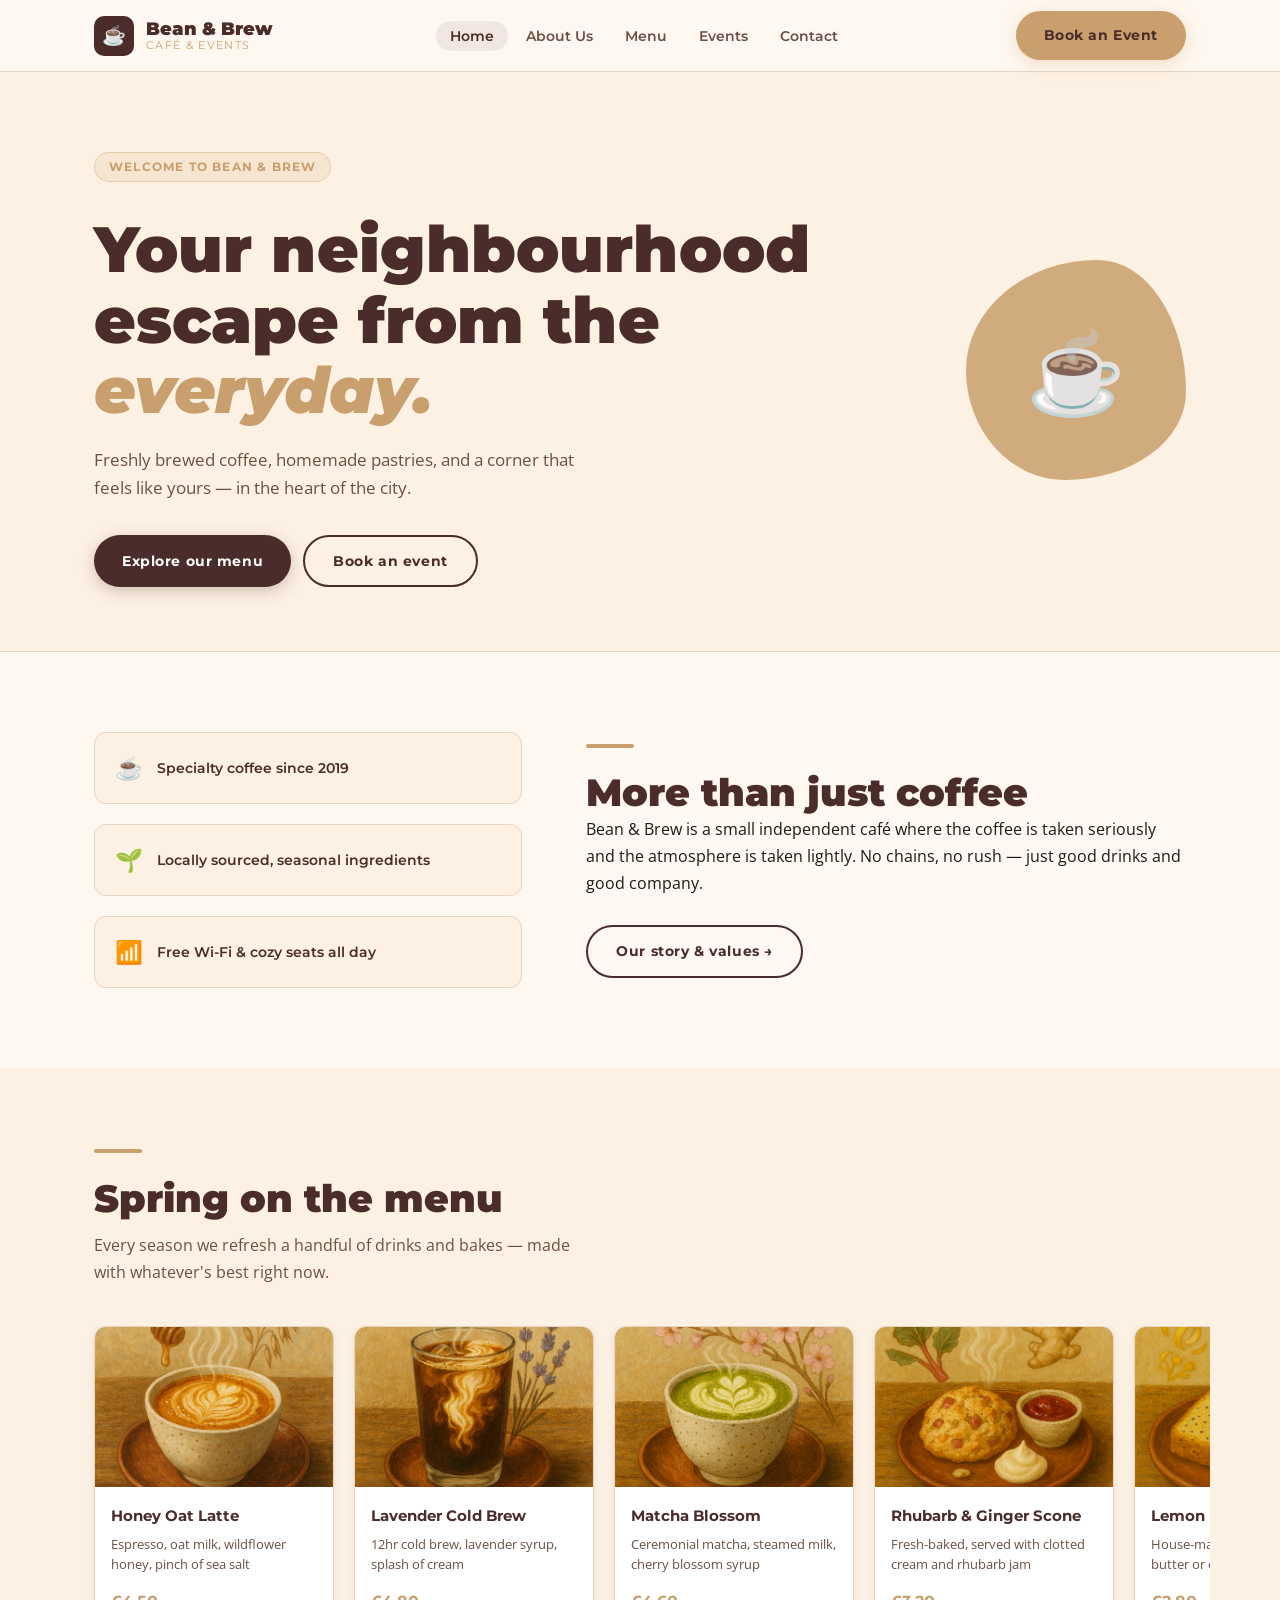
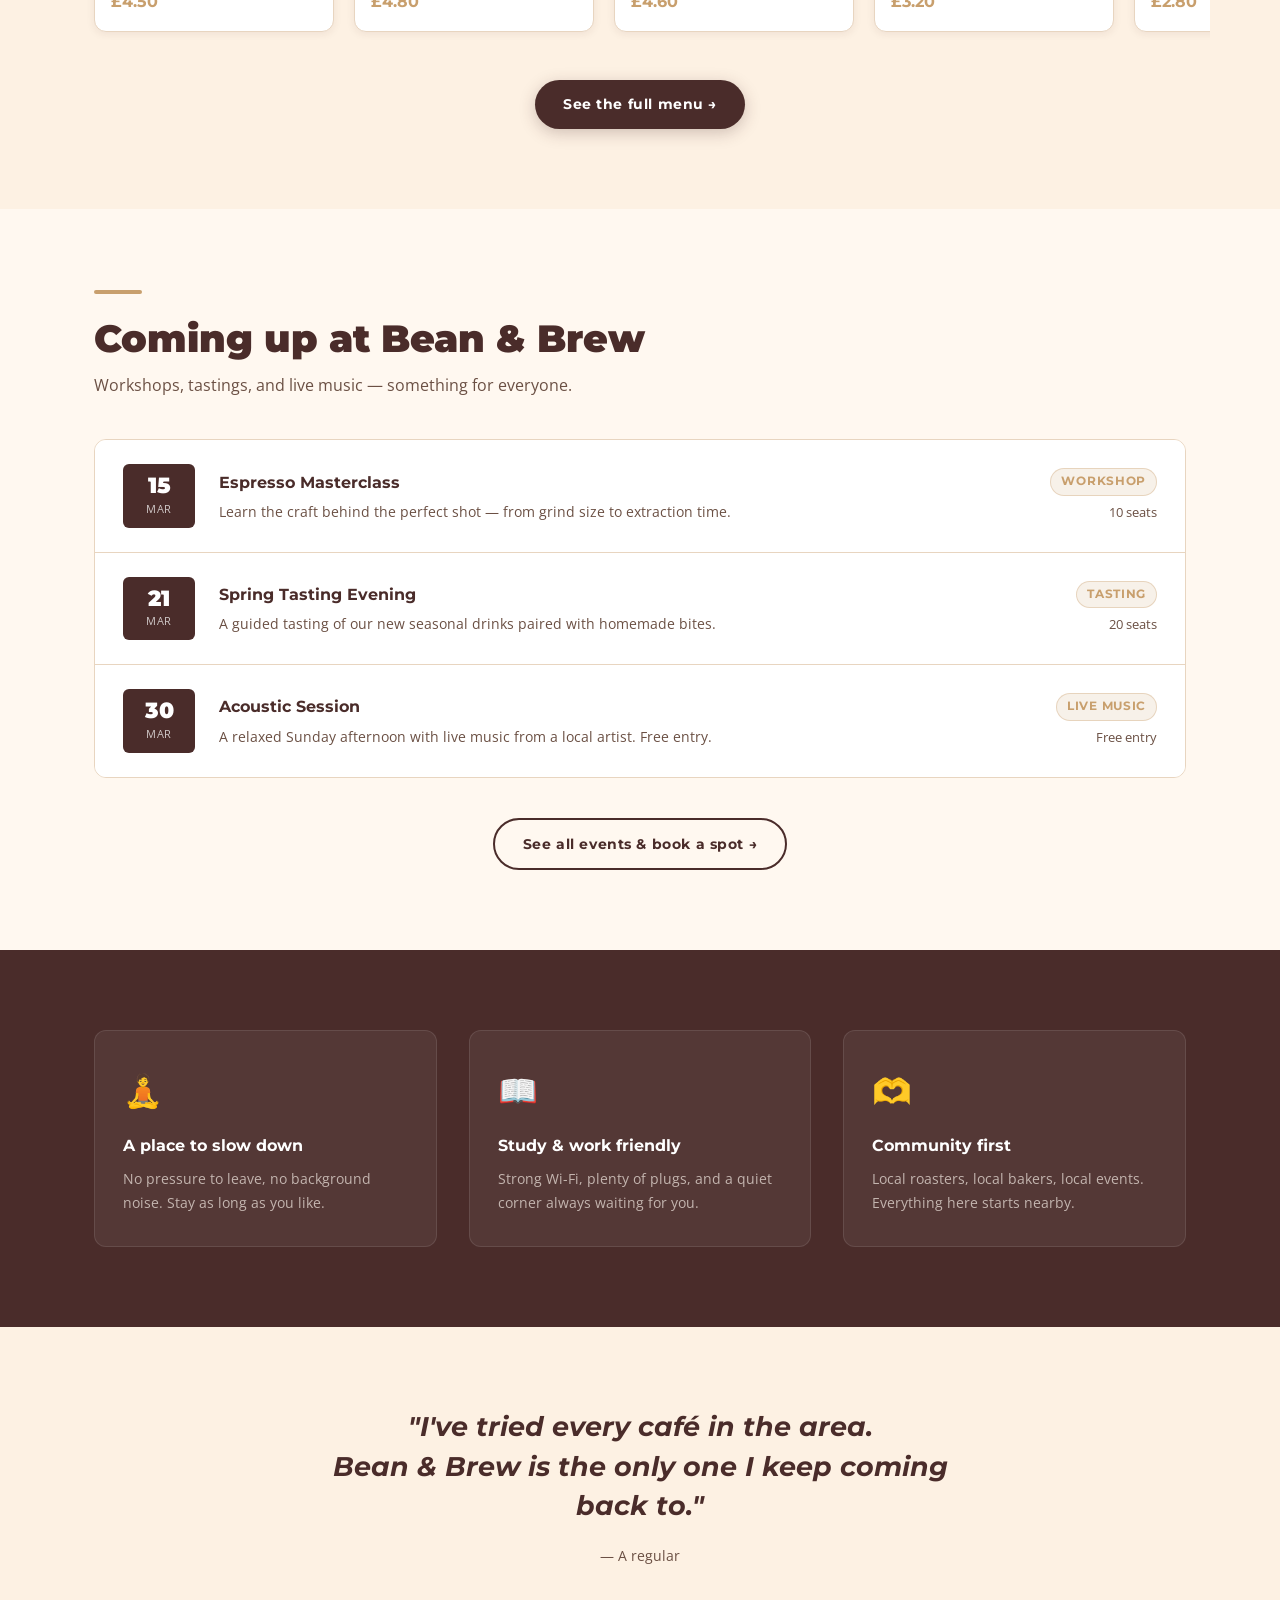
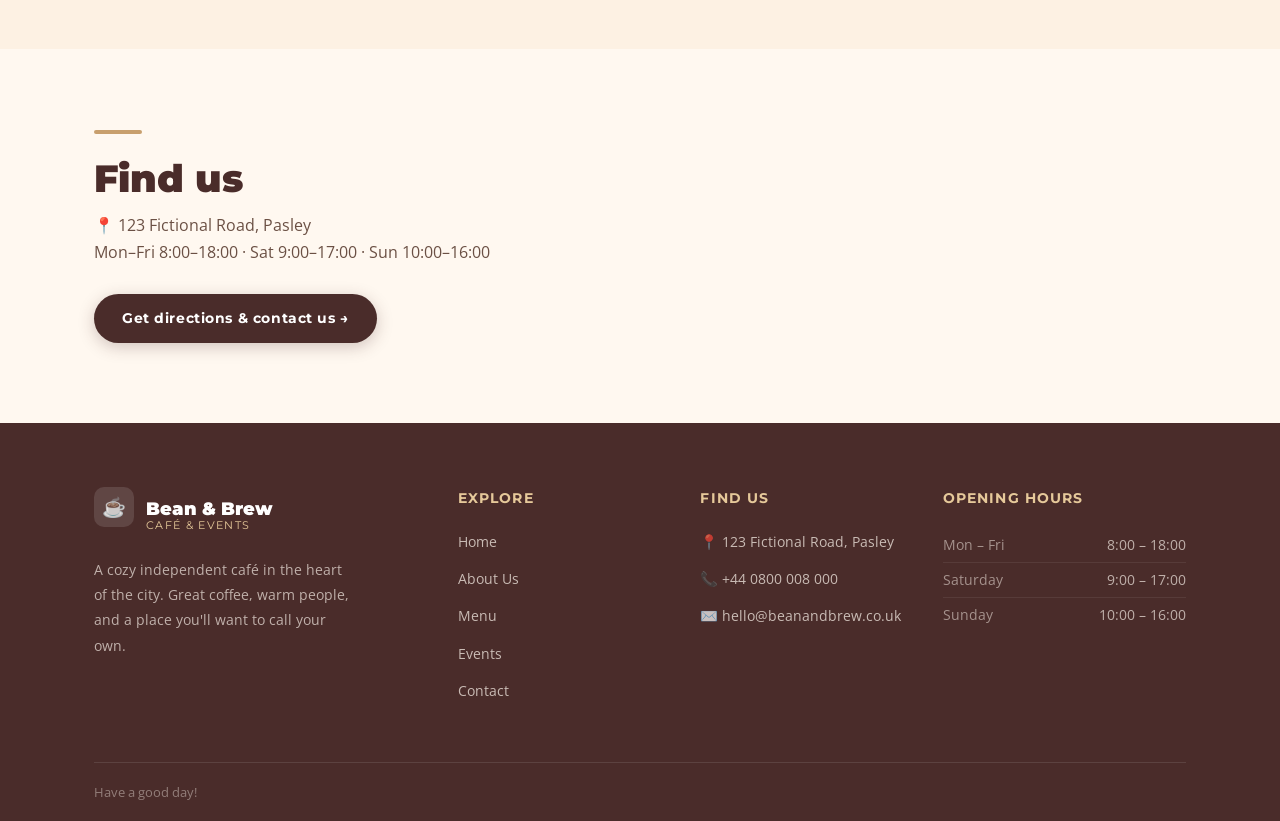
==== index.html @ fc4722fe "Add files via upload" ====
<!DOCTYPE html>
<html lang="en">
<head>
  <meta charset="UTF-8" />
  <meta name="viewport" content="width=device-width, initial-scale=1.0" />
  <title>Bean & Brew Café</title>

  <!-- Google Fonts -->
  <link rel="preconnect" href="https://fonts.googleapis.com" />
  <link rel="preconnect" href="https://fonts.gstatic.com" crossorigin />
  <link href="https://fonts.googleapis.com/css2?family=Montserrat:wght@400;600;700;900&family=Open+Sans:ital,wght@0,400;0,500;0,600;1,400&display=swap" rel="stylesheet" />

  <!-- Shared styles -->
  <link rel="stylesheet" href="styles.css" />


</head>
<body>

  <!--      HEADER      -->
  <header class="site-header">
    <nav class="nav container" aria-label="Main navigation">

      <a href="index.html" class="nav-logo" aria-label="Bean & Brew — home">
        <div class="nav-logo-icon" aria-hidden="true">☕</div>
        <div class="nav-logo-text">
          Bean & Brew
          <span>Café & Events</span>
        </div>
      </a>

      <ul class="nav-links" role="list">
        <li><a href="index.html">Home</a></li>
        <li><a href="about.html">About Us</a></li>
        <li><a href="menu.html">Menu</a></li>
        <li><a href="events.html">Events</a></li>
        <li><a href="contact.html">Contact</a></li>
      </ul>

      <div class="nav-cta">
        <a href="events.html#booking" class="btn btn-accent">Book an Event</a>
      </div>

      <button class="nav-toggle" aria-label="Toggle menu" aria-expanded="false" aria-controls="nav-mobile">
        <span></span><span></span><span></span>
      </button>
    </nav>

    <nav id="nav-mobile" class="nav-mobile" aria-label="Mobile navigation">
      <a href="index.html">Home</a>
      <a href="about.html">About Us</a>
      <a href="menu.html">Menu</a>
      <a href="events.html">Events</a>
      <a href="contact.html">Contact</a>
      <a href="events.html#booking" class="btn btn-accent">Book an Event</a>
    </nav>
  </header>


  <!--      MAIN     -->
  <main>

    <!--  HERO  -->
    <section class="hero">
      <div class="container hero-inner">
        <div class="hero-text">
          <div class="page-hero-tag">Welcome to Bean & Brew</div>
          <h1>Your neighbourhood<br>escape from the<br><em>everyday.</em></h1>
          <p>Freshly brewed coffee, homemade pastries, and a corner that feels like yours — in the heart of the city.</p>
          <div class="hero-actions">
            <a href="menu.html" class="btn btn-primary">Explore our menu</a>
            <a href="events.html#booking" class="btn btn-outline">Book an event</a>
          </div>
        </div>
        <div class="hero-visual" aria-hidden="true">
          <div class="hero-blob">☕</div>
        </div>
      </div>
    </section>


    <!--  ABOUT TEASER -->
    <section class="section-about">
      <div class="container about-inner">
        <div class="about-facts">
          <div class="fact-item"><span class="fact-icon">☕</span><span>Specialty coffee since 2019</span></div>
          <div class="fact-item"><span class="fact-icon">🌱</span><span>Locally sourced, seasonal ingredients</span></div>
          <div class="fact-item"><span class="fact-icon">📶</span><span>Free Wi-Fi & cozy seats all day</span></div>
        </div>
        <div class="about-text">
          <div class="accent-line"></div>
          <h2 class="section-title">More than just coffee</h2>
          <p>Bean & Brew is a small independent café where the coffee is taken seriously and the atmosphere is taken lightly. No chains, no rush — just good drinks and good company.</p>
          <a href="about.html" class="btn btn-outline" style="margin-top: 28px;">Our story & values →</a>
        </div>
      </div>
    </section>


    <!--  SEASONAL MENU  -->
    <section class="section-seasonal">
      <div class="container">
        <div class="section-header">
          <div class="accent-line"></div>
          <h2 class="section-title">Spring on the menu</h2>
          <p class="section-subtitle">Every season we refresh a handful of drinks and bakes — made with whatever's best right now.</p>
        </div>

        <div class="menu-scroll-wrapper">
          <div class="menu-cards">

            <article class="menu-card">
              <div class="menu-card-img">
                <img src="images/honeyOatLatte.png" alt="Honey Oat Latte" />
              </div>
              <div class="menu-card-body">
                <h3>Honey Oat Latte</h3>
                <p>Espresso, oat milk, wildflower honey, pinch of sea salt</p>
                <span class="menu-card-price">£4.50</span>
              </div>
            </article>

            <article class="menu-card">
              <div class="menu-card-img">
                <img src="images/lavenderColdBrew.png" alt="Lavender Cold Brew" />
              </div>
              <div class="menu-card-body">
                <h3>Lavender Cold Brew</h3>
                <p>12hr cold brew, lavender syrup, splash of cream</p>
                <span class="menu-card-price">£4.80</span>
              </div>
            </article>

            <article class="menu-card">
              <div class="menu-card-img">
                <img src="images/matchaBlossom.png" alt="Matcha Blossom" />
              </div>
              <div class="menu-card-body">
                <h3>Matcha Blossom</h3>
                <p>Ceremonial matcha, steamed milk, cherry blossom syrup</p>
                <span class="menu-card-price">£4.60</span>
              </div>
            </article>

            <article class="menu-card">
              <div class="menu-card-img">
                <img src="images/rhubarbGingerScone.png" alt="Rhubarb & Ginger Scone" />
              </div>
              <div class="menu-card-body">
                <h3>Rhubarb & Ginger Scone</h3>
                <p>Fresh-baked, served with clotted cream and rhubarb jam</p>
                <span class="menu-card-price">£3.20</span>
              </div>
            </article>

            <article class="menu-card">
              <div class="menu-card-img">
                <img src="images/lemonPoppyLoaf.png" alt="Lemon Poppy Loaf" />
              </div>
              <div class="menu-card-body">
                <h3>Lemon Poppy Loaf</h3>
                <p>House-made slice, served with butter or on its own</p>
                <span class="menu-card-price">£2.80</span>
              </div>
            </article>

          </div>
        </div>

        <div class="section-footer-link">
          <a href="menu.html" class="btn btn-primary">See the full menu →</a>
        </div>
      </div>
    </section>


    <!-- EVENTS TEASER  -->
    <section class="section-events">
      <div class="container">
        <div class="section-header">
          <div class="accent-line"></div>
          <h2 class="section-title">Coming up at Bean & Brew</h2>
          <p class="section-subtitle">Workshops, tastings, and live music — something for everyone.</p>
        </div>

        <div class="events-list">

          <div class="event-row">
            <div class="event-date">
              <span class="event-day">15</span>
              <span class="event-month">Mar</span>
            </div>
            <div class="event-info">
              <h3>Espresso Masterclass</h3>
              <p>Learn the craft behind the perfect shot — from grind size to extraction time.</p>
            </div>
            <div class="event-meta">
              <span class="event-tag">Workshop</span>
              <span class="event-seats">10 seats</span>
            </div>
          </div>

          <div class="event-row">
            <div class="event-date">
              <span class="event-day">21</span>
              <span class="event-month">Mar</span>
            </div>
            <div class="event-info">
              <h3>Spring Tasting Evening</h3>
              <p>A guided tasting of our new seasonal drinks paired with homemade bites.</p>
            </div>
            <div class="event-meta">
              <span class="event-tag">Tasting</span>
              <span class="event-seats">20 seats</span>
            </div>
          </div>

          <div class="event-row">
            <div class="event-date">
              <span class="event-day">30</span>
              <span class="event-month">Mar</span>
            </div>
            <div class="event-info">
              <h3>Acoustic Session</h3>
              <p>A relaxed Sunday afternoon with live music from a local artist. Free entry.</p>
            </div>
            <div class="event-meta">
              <span class="event-tag">Live music</span>
              <span class="event-seats">Free entry</span>
            </div>
          </div>

        </div>

        <div class="section-footer-link">
          <a href="events.html" class="btn btn-outline">See all events & book a spot →</a>
        </div>
      </div>
    </section>


    <!--  WHY US  -->
    <section class="section-why">
      <div class="container">
        <div class="why-grid">
          <div class="why-card">
            <span class="why-icon">🧘</span>
            <h3>A place to slow down</h3>
            <p>No pressure to leave, no background noise. Stay as long as you like.</p>
          </div>
          <div class="why-card">
            <span class="why-icon">📖</span>
            <h3>Study & work friendly</h3>
            <p>Strong Wi-Fi, plenty of plugs, and a quiet corner always waiting for you.</p>
          </div>
          <div class="why-card">
            <span class="why-icon">🫶</span>
            <h3>Community first</h3>
            <p>Local roasters, local bakers, local events. Everything here starts nearby.</p>
          </div>
        </div>
      </div>
    </section>


    <!-- QUOTE -->
    <section class="section-quote">
      <div class="container">
        <blockquote>
          <p>"I've tried every café in the area.<br>Bean & Brew is the only one I keep coming back to."</p>
          <cite>— A regular</cite>
        </blockquote>
      </div>
    </section>


    <!--FIND US  -->
    <section class="section-findus">
      <div class="container findus-inner">
        <div>
          <div class="accent-line"></div>
          <h2 class="section-title">Find us</h2>
          <p style="color: var(--text-muted); margin-top: 10px;">📍 123 Fictional Road, Pasley<br>Mon–Fri 8:00–18:00 · Sat 9:00–17:00 · Sun 10:00–16:00</p>
          <a href="contact.html" class="btn btn-primary" style="margin-top: 28px;">Get directions & contact us →</a>
        </div>
      </div>
    </section>

  </main>
    




  <!--      FOOTER     -->
  <footer class="site-footer" aria-label="Site footer">
    <div class="container">
      <div class="footer-grid">

        <!-- Brand -->
        <div class="footer-brand">
          <a href="index.html" class="nav-logo" aria-label="Bean & Brew home">
            <div class="nav-logo-icon" aria-hidden="true">☕</div>
            <div class="nav-logo-text">
              Bean & Brew
              <span>Café & Events</span>
            </div>
          </a>
          <p>A cozy independent café in the heart of the city. Great coffee, warm people, and a place you'll want to call your own.</p>
          
        </div>

        <!-- Navigation -->
        <div class="footer-col">
          <h4>Explore</h4>
          <ul>
            <li><a href="index.html">Home</a></li>
            <li><a href="about.html">About Us</a></li>
            <li><a href="menu.html">Menu</a></li>
            <li><a href="events.html">Events</a></li>
            <li><a href="contact.html">Contact</a></li>
          </ul>
        </div>

        <!-- Contact -->
        <div class="footer-col">
          <h4>Find Us</h4>
          <ul>
            <li><a href="contact.html">📍 123 Fictional Road, Pasley</a></li>
            <li><a href="tel:+440800008000">📞 +44 0800 008 000</a></li>
            <li><a href="mailto:hello@beanandbrew.co.uk">✉️ hello@beanandbrew.co.uk</a></li>
          </ul>
        </div>

        <!-- Hours -->
        <div class="footer-col">
          <h4>Opening Hours</h4>
          <div class="footer-hours" aria-label="Opening hours">
            <div class="day-row"><span class="day">Mon – Fri</span><span>8:00 – 18:00</span></div>
            <div class="day-row"><span class="day">Saturday</span><span>9:00 – 17:00</span></div>
            <div class="day-row"><span class="day">Sunday</span><span>10:00 – 16:00</span></div>
          </div>
        </div>

      </div>

      <div class="footer-bottom">
        <span>Have a good day!</span>
      </div>
    </div>
  </footer>

  <!-- Back to top -->
  <button id="back-to-top" aria-label="Back to top">↑</button>

  <!-- JS -->
  <script src="main.js"></script>


</body>
</html>
---- styles.css ----
/* CSS Variables */
:root {
  --primary:      #4A2C2A;
  --accent:       #C89F6D;
  --accent-light: #e6c99a;
  --bg:           #FFF8F0;
  --bg-warm:      #FDF1E3;
  --text:         #1A1A1A;
  --text-muted:   #6B5044;
  --border:       #E8D5C0;
  --white:        #FFFFFF;

  --font-heading: 'Montserrat', sans-serif;
  --font-body:    'Open Sans', sans-serif;

  --radius:    12px;
  --radius-sm: 6px;
  --shadow:    0 4px 24px rgba(74,44,42,0.10);
  --shadow-sm: 0 2px 8px rgba(74,44,42,0.08);

  --nav-height: 72px;
  --max-w:      1140px;
}

/* Reset */
*, *::before, *::after { box-sizing: border-box; margin: 0; padding: 0; }
html { scroll-behavior: smooth; }
body {
  font-family: var(--font-body);
  background: var(--bg);
  color: var(--text);
  line-height: 1.7;
  min-height: 100vh;
  display: flex;
  flex-direction: column;
}
img { max-width: 100%; height: auto; display: block; }
a { color: inherit; text-decoration: none; }

/* Utility */
.container { max-width: var(--max-w); margin: 0 auto; padding: 0 24px; }
main { flex: 1; }

/* Buttons */
.btn {
  display: inline-flex;
  align-items: center;
  gap: 8px;
  padding: 12px 28px;
  border-radius: 50px;
  font-family: var(--font-heading);
  font-weight: 700;
  font-size: 0.9rem;
  letter-spacing: 0.04em;
  cursor: pointer;
  border: none;
  transition: transform 0.18s ease, box-shadow 0.18s ease, background 0.18s ease;
}
.btn:hover { transform: translateY(-2px); }

.btn-primary {
  background: var(--primary);
  color: var(--white);
  box-shadow: 0 4px 16px rgba(74,44,42,0.25);
}
.btn-primary:hover {
  background: #3a201e;
  box-shadow: 0 6px 20px rgba(74,44,42,0.35);
}

.btn-accent {
  background: var(--accent);
  color: var(--primary);
  box-shadow: 0 4px 16px rgba(200,159,109,0.30);
}
.btn-accent:hover {
  background: var(--accent-light);
  box-shadow: 0 6px 20px rgba(200,159,109,0.45);
}

.btn-outline {
  background: transparent;
  color: var(--primary);
  border: 2px solid var(--primary);
}
.btn-outline:hover { background: var(--primary); color: var(--white); }

/* Section helpers */
.section-title {
  font-family: var(--font-heading);
  font-weight: 900;
  font-size: clamp(1.6rem, 3.5vw, 2.4rem);
  color: var(--primary);
  line-height: 1.2;
}
.section-subtitle {
  color: var(--text-muted);
  margin-top: 10px;
  max-width: 500px;
}
.accent-line {
  display: inline-block;
  width: 48px;
  height: 4px;
  background: var(--accent);
  border-radius: 4px;
  margin-bottom: 14px;
}
.section-header  { margin-bottom: 40px; }
.section-footer-link { margin-top: 40px; text-align: center; }

/* Page hero  */
.page-hero {
  background: var(--bg-warm);
  border-bottom: 1px solid var(--border);
  padding: 64px 0 56px;
  text-align: center;
}
.page-hero-tag {
  display: inline-block;
  background: rgba(200,159,109,0.15);
  color: var(--accent);
  border: 1px solid rgba(200,159,109,0.35);
  padding: 4px 14px;
  border-radius: 50px;
  font-family: var(--font-heading);
  font-weight: 700;
  font-size: 0.75rem;
  letter-spacing: 0.1em;
  text-transform: uppercase;
  margin-bottom: 16px;
}
.page-hero h1 {
  font-family: var(--font-heading);
  font-size: clamp(2rem, 5vw, 3.2rem);
  font-weight: 900;
  color: var(--primary);
  line-height: 1.15;
  margin-bottom: 12px;
}
.page-hero p {
  max-width: 520px;
  margin: 0 auto;
  color: var(--text-muted);
  font-size: 1.05rem;
}

/* Header / Nav */
.site-header {
  position: sticky;
  top: 0;
  z-index: 100;
  background: rgba(255,248,240,0.92);
  backdrop-filter: blur(12px);
  -webkit-backdrop-filter: blur(12px);
  border-bottom: 1px solid var(--border);
  height: var(--nav-height);
}
.nav {
  height: 100%;
  display: flex;
  align-items: center;
  justify-content: space-between;
  gap: 32px;
}

/* Logo */
.nav-logo {
  display: flex;
  align-items: center;
  gap: 12px;
  text-decoration: none;
  flex-shrink: 0;
}
.nav-logo-icon {
  width: 40px;
  height: 40px;
  background: var(--primary);
  border-radius: 10px;
  display: flex;
  align-items: center;
  justify-content: center;
  font-size: 1.2rem;
}
.nav-logo-text {
  font-family: var(--font-heading);
  font-weight: 900;
  font-size: 1.15rem;
  color: var(--primary);
  line-height: 1.1;
}
.nav-logo-text span {
  display: block;
  font-weight: 400;
  font-size: 0.7rem;
  color: var(--accent);
  letter-spacing: 0.12em;
  text-transform: uppercase;
}

/* Nav links */
.nav-links {
  display: flex;
  align-items: center;
  gap: 4px;
  list-style: none;
}
.nav-links a {
  padding: 6px 14px;
  border-radius: 50px;
  font-family: var(--font-heading);
  font-weight: 600;
  font-size: 0.88rem;
  color: var(--text-muted);
  transition: background 0.18s, color 0.18s;
}
.nav-links a:hover,
.nav-links a.active {
  background: rgba(74,44,42,0.08);
  color: var(--primary);
}
.nav-cta { flex-shrink: 0; }

/* Hamburger */
.nav-toggle {
  display: none;
  flex-direction: column;
  gap: 5px;
  background: none;
  border: none;
  cursor: pointer;
  padding: 6px;
}
.nav-toggle span {
  display: block;
  width: 24px;
  height: 2px;
  background: var(--primary);
  border-radius: 2px;
  transition: transform 0.25s, opacity 0.25s;
}
.nav-toggle.open span:nth-child(1) { transform: translateY(7px) rotate(45deg); }
.nav-toggle.open span:nth-child(2) { opacity: 0; }
.nav-toggle.open span:nth-child(3) { transform: translateY(-7px) rotate(-45deg); }

/* Mobile menu */
.nav-mobile {
  display: none;
  position: fixed;
  inset: var(--nav-height) 0 0 0;
  background: var(--bg);
  padding: 32px 24px;
  flex-direction: column;
  gap: 8px;
  z-index: 99;
  animation: slideDown 0.25s ease;
}
.nav-mobile.open { display: flex; }
.nav-mobile a {
  padding: 14px 18px;
  border-radius: var(--radius-sm);
  font-family: var(--font-heading);
  font-weight: 600;
  font-size: 1.1rem;
  color: var(--primary);
  border-bottom: 1px solid var(--border);
  transition: background 0.15s;
}
.nav-mobile a:hover { background: var(--bg-warm); }
.nav-mobile .btn { margin-top: 16px; width: 100%; justify-content: center; }

@keyframes slideDown {
  from { opacity: 0; transform: translateY(-12px); }
  to   { opacity: 1; transform: translateY(0); }
}

@keyframes blobFloat {
  0%, 100% { transform: translateY(0) rotate(-2deg); border-radius: 60% 40% 55% 45% / 50% 60% 40% 50%; }
  50%       { transform: translateY(-14px) rotate(2deg); border-radius: 45% 55% 40% 60% / 60% 40% 55% 45%; }
}

/* Footer */
.site-footer {
  background: var(--primary);
  color: rgba(255,248,240,0.85);
  padding: 64px 0 0;
}
.footer-grid {
  display: grid;
  grid-template-columns: 1.6fr 1fr 1fr 1.2fr;
  gap: 40px;
  padding-bottom: 48px;
}
.footer-brand .nav-logo-icon {
  background: rgba(255,255,255,0.12);
  margin-bottom: 16px;
}
.footer-brand .nav-logo-text { color: var(--white); }
.footer-brand .nav-logo-text span { color: var(--accent-light); }
.footer-brand p {
  margin-top: 14px;
  font-size: 0.9rem;
  line-height: 1.75;
  color: rgba(255,248,240,0.65);
  max-width: 260px;
}

.footer-col h4 {
  font-family: var(--font-heading);
  font-weight: 700;
  font-size: 0.85rem;
  letter-spacing: 0.08em;
  text-transform: uppercase;
  color: var(--accent-light);
  margin-bottom: 18px;
}
.footer-col ul { list-style: none; }
.footer-col ul li { margin-bottom: 10px; }
.footer-col ul li a {
  font-size: 0.9rem;
  color: rgba(255,248,240,0.7);
  transition: color 0.18s;
}
.footer-col ul li a:hover { color: var(--white); }

.footer-hours { font-size: 0.88rem; color: rgba(255,248,240,0.65); }
.footer-hours .day-row {
  display: flex;
  justify-content: space-between;
  padding: 5px 0;
  border-bottom: 1px solid rgba(255,255,255,0.07);
}
.footer-hours .day-row:last-child { border-bottom: none; }
.footer-hours .day { color: rgba(255,248,240,0.5); }

.footer-bottom {
  border-top: 1px solid rgba(255,255,255,0.1);
  padding: 18px 0;
  display: flex;
  align-items: center;
  justify-content: space-between;
  gap: 12px;
  font-size: 0.82rem;
  color: rgba(255,248,240,0.4);
}
.footer-bottom a { color: rgba(255,248,240,0.55); transition: color 0.18s; }
.footer-bottom a:hover { color: var(--white); }

/* Back to top */
#back-to-top {
  position: fixed;
  bottom: 28px;
  right: 28px;
  width: 44px;
  height: 44px;
  background: var(--primary);
  color: var(--white);
  border: none;
  border-radius: 50%;
  display: flex;
  align-items: center;
  justify-content: center;
  font-size: 1.1rem;
  cursor: pointer;
  box-shadow: var(--shadow);
  opacity: 0;
  pointer-events: none;
  transition: opacity 0.3s, transform 0.3s;
  z-index: 90;
}
#back-to-top.visible { opacity: 1; pointer-events: auto; }
#back-to-top:hover { transform: translateY(-3px); background: #3a201e; }

/* Responsive – global */
@media (max-width: 900px) {
  .footer-grid { grid-template-columns: 1fr 1fr; }
}
@media (max-width: 640px) {
  .nav-links, .nav-cta { display: none; }
  .nav-toggle { display: flex; }
  .footer-grid { grid-template-columns: 1fr; gap: 32px; }
  .footer-brand p { max-width: 100%; }
  .footer-bottom { flex-direction: column; text-align: center; }
}

/*  index.html  */

.section-about,
.section-seasonal,
.section-events,
.section-why,
.section-quote,
.section-findus { padding: 80px 0; }

/* Hero */
.hero {
  background: var(--bg-warm);
  border-bottom: 1px solid var(--border);
  padding: 80px 0 64px;
  overflow: hidden;
}
.hero-inner {
  display: grid;
  grid-template-columns: 1fr auto;
  align-items: center;
  gap: 48px;
}
.hero-text h1 {
  font-family: var(--font-heading);
  font-weight: 900;
  font-size: clamp(2.4rem, 5.5vw, 4rem);
  color: var(--primary);
  line-height: 1.1;
  margin: 16px 0 20px;
}
.hero-text h1 em { font-style: italic; color: var(--accent); }
.hero-text p {
  max-width: 480px;
  color: var(--text-muted);
  font-size: 1.05rem;
  margin-bottom: 32px;
}
.hero-actions { display: flex; gap: 12px; flex-wrap: wrap; }
.hero-visual { flex-shrink: 0; }
.hero-blob {
  width: 220px;
  height: 220px;
  background: var(--accent);
  border-radius: 60% 40% 55% 45% / 50% 60% 40% 50%;
  display: flex;
  align-items: center;
  justify-content: center;
  font-size: 5rem;
  animation: blobFloat 6s ease-in-out infinite;
  opacity: 0.85;
}

/* About teaser */
.about-inner {
  display: grid;
  grid-template-columns: 1fr 1.4fr;
  gap: 64px;
  align-items: center;
}
.about-facts { display: flex; flex-direction: column; gap: 20px; }
.fact-item {
  display: flex;
  align-items: center;
  gap: 14px;
  padding: 16px 20px;
  background: var(--bg-warm);
  border: 1px solid var(--border);
  border-radius: var(--radius);
  font-family: var(--font-heading);
  font-weight: 600;
  font-size: 0.9rem;
  color: var(--primary);
}
.fact-icon { font-size: 1.4rem; flex-shrink: 0; }

/* Seasonal menu */
.section-seasonal { background: var(--bg-warm); }
.menu-scroll-wrapper {
  overflow-x: auto;
  -webkit-overflow-scrolling: touch;
  scrollbar-width: none;
  margin: 0 -24px;
  padding: 0 24px;
}
.menu-scroll-wrapper::-webkit-scrollbar { display: none; }
.menu-cards { display: flex; gap: 20px; width: max-content; padding-bottom: 8px; }

.menu-card {
  width: 240px;
  flex-shrink: 0;
  background: var(--white);
  border: 1px solid var(--border);
  border-radius: var(--radius);
  overflow: hidden;
  box-shadow: var(--shadow-sm);
  transition: transform 0.2s, box-shadow 0.2s;
}
.menu-card:hover { transform: translateY(-4px); box-shadow: var(--shadow); }
.menu-card-img { width: 100%; height: 160px; overflow: hidden; background: var(--bg-warm); }
.menu-card-img img { width: 100%; height: 100%; object-fit: cover; transition: transform 0.3s; }
.menu-card:hover .menu-card-img img { transform: scale(1.05); }
.menu-card-img img[src=""],
.menu-card-img img:not([src]) { display: none; }
.menu-card-body {
  padding: 16px;
  display: flex;
  flex-direction: column;
  gap: 6px;
  flex: 1;
}
.menu-card-body h3 { font-family: var(--font-heading); font-weight: 700; font-size: 0.95rem; color: var(--primary); }
.menu-card-body p { font-size: 0.82rem; color: var(--text-muted); line-height: 1.5; flex: 1; }
.menu-card-price {
  display: inline-block;
  margin-top: 8px;
  font-family: var(--font-heading);
  font-weight: 700;
  font-size: 1rem;
  color: var(--accent);
}

/* Events */
.events-list {
  display: flex;
  flex-direction: column;
  gap: 0;
  border: 1px solid var(--border);
  border-radius: var(--radius);
  overflow: hidden;
}
.event-row {
  display: grid;
  grid-template-columns: 72px 1fr auto;
  align-items: center;
  gap: 24px;
  padding: 24px 28px;
  background: var(--white);
  border-bottom: 1px solid var(--border);
  transition: background 0.18s;
}
.event-row:last-child { border-bottom: none; }
.event-row:hover { background: var(--bg-warm); }
.event-date {
  text-align: center;
  background: var(--primary);
  color: var(--white);
  border-radius: var(--radius-sm);
  padding: 10px 8px;
  flex-shrink: 0;
}
.event-day { display: block; font-family: var(--font-heading); font-weight: 900; font-size: 1.4rem; line-height: 1; }
.event-month {
  display: block;
  font-size: 0.7rem;
  letter-spacing: 0.08em;
  text-transform: uppercase;
  opacity: 0.75;
  margin-top: 2px;
}
.event-info h3 { font-family: var(--font-heading); font-weight: 700; font-size: 1rem; color: var(--primary); margin-bottom: 4px; }
.event-info p { font-size: 0.88rem; color: var(--text-muted); }
.event-meta { display: flex; flex-direction: column; align-items: flex-end; gap: 6px; flex-shrink: 0; }
.event-tag {
  background: rgba(200,159,109,0.15);
  color: var(--accent);
  border: 1px solid rgba(200,159,109,0.35);
  padding: 3px 10px;
  border-radius: 50px;
  font-family: var(--font-heading);
  font-weight: 700;
  font-size: 0.72rem;
  text-transform: uppercase;
  letter-spacing: 0.06em;
}
.event-seats { font-size: 0.8rem; color: var(--text-muted); }

/* Why us */
.section-why { background: var(--primary); }
.why-grid { display: grid; grid-template-columns: repeat(3, 1fr); gap: 32px; }
.why-card {
  padding: 32px 28px;
  background: rgba(255,255,255,0.06);
  border: 1px solid rgba(255,255,255,0.1);
  border-radius: var(--radius);
  transition: background 0.2s;
}
.why-card:hover { background: rgba(255,255,255,0.1); }
.why-icon { font-size: 2rem; display: block; margin-bottom: 14px; }
.why-card h3 { font-family: var(--font-heading); font-weight: 700; font-size: 1rem; color: var(--white); margin-bottom: 8px; }
.why-card p { font-size: 0.9rem; color: rgba(255,248,240,0.65); line-height: 1.65; }

/* Quote */
.section-quote { background: var(--bg-warm); text-align: center; }
.section-quote blockquote p {
  font-family: var(--font-heading);
  font-size: clamp(1.2rem, 2.5vw, 1.7rem);
  font-weight: 700;
  color: var(--primary);
  line-height: 1.45;
  font-style: italic;
  max-width: 640px;
  margin: 0 auto 16px;
}
.section-quote cite { font-size: 0.9rem; color: var(--text-muted); font-style: normal; }

/* Responsive - index */
@media (max-width: 900px) {
  .hero-inner        { grid-template-columns: 1fr; }
  .hero-visual       { display: none; }
  .about-inner       { grid-template-columns: 1fr; gap: 32px; }
  .why-grid          { grid-template-columns: 1fr; gap: 16px; }
  .section-findus    { display: none; }
}
@media (max-width: 640px) {
  .hero, .section-about, .section-seasonal,
  .section-events, .section-why,
  .section-quote, .section-findus { padding: 56px 0; }
  .event-row  { grid-template-columns: 56px 1fr; }
  .event-meta { display: none; }
}

/*  menu.html  */

.section-menu-items { padding: 80px 0; }
.section-menu-food  { background: var(--bg-warm); }

.menu-category { display: flex; flex-direction: column; gap: 32px; }
.menu-category-header { max-width: 480px; }
.menu-divider { height: 1px; background: var(--border); margin: 64px 0; }

.item-grid { display: grid; grid-template-columns: repeat(4, 1fr); gap: 16px; }
.item-card {
  background: var(--white);
  border: 1px solid var(--border);
  border-radius: var(--radius);
  padding: 20px;
  display: flex;
  flex-direction: column;
  gap: 8px;
  transition: box-shadow 0.2s, transform 0.2s;
}
.item-card:hover { box-shadow: var(--shadow); transform: translateY(-2px); }
.item-card-top { display: flex; justify-content: space-between; align-items: flex-start; gap: 8px; }
.item-card-top h3 { font-family: var(--font-heading); font-weight: 700; font-size: 0.95rem; color: var(--primary); line-height: 1.3; }
.item-price { font-family: var(--font-heading); font-weight: 700; font-size: 0.95rem; color: var(--accent); white-space: nowrap; flex-shrink: 0; }
.item-card p { font-size: 0.82rem; color: var(--text-muted); line-height: 1.55; }

@media (max-width: 1024px) { .item-grid { grid-template-columns: repeat(3, 1fr); } }
@media (max-width: 720px)  { .item-grid { grid-template-columns: repeat(2, 1fr); } }
@media (max-width: 480px)  { .item-grid { grid-template-columns: 1fr; } .menu-divider { margin: 40px 0; } }

/*  about.html  */

.section-story { padding: 80px 0; }
.story-inner { display: grid; grid-template-columns: 1.2fr 1fr; gap: 80px; align-items: start; }
.story-block { margin-bottom: 32px; }
.story-text p { color: var(--text-muted); margin-bottom: 20px; max-width: 560px; }
.story-lead {
  font-size: 1.08rem;
  color: var(--text) !important;
  font-weight: 500;
  line-height: 1.75;
  border-left: 3px solid var(--accent);
  padding-left: 20px;
  margin-bottom: 28px !important;
}

/* Timeline */
.story-timeline { display: flex; flex-direction: column; gap: 0; position: sticky; top: calc(var(--nav-height) + 32px); }
.timeline-item { display: grid; grid-template-columns: 56px 1fr; gap: 20px; padding: 24px 0; border-bottom: 1px solid var(--border); }
.timeline-item:last-child { border-bottom: none; }
.timeline-year { font-family: var(--font-heading); font-weight: 900; font-size: 0.85rem; color: var(--accent); padding-top: 3px; }
.timeline-content h4 { font-family: var(--font-heading); font-weight: 700; font-size: 0.95rem; color: var(--primary); margin-bottom: 4px; }
.timeline-content p { font-size: 0.85rem; color: var(--text-muted); line-height: 1.55; }

/* Values */
.section-values { padding: 80px 0; background: var(--bg-warm); }
.values-grid { display: grid; grid-template-columns: repeat(4, 1fr); gap: 20px; margin-top: 40px; }
.value-card {
  background: var(--white);
  border: 1px solid var(--border);
  border-radius: var(--radius);
  padding: 28px 24px;
  transition: box-shadow 0.2s, transform 0.2s;
}
.value-card:hover { box-shadow: var(--shadow); transform: translateY(-3px); }
.value-icon { font-size: 1.8rem; display: block; margin-bottom: 14px; }
.value-card h3 { font-family: var(--font-heading); font-weight: 700; font-size: 0.95rem; color: var(--primary); margin-bottom: 8px; }
.value-card p { font-size: 0.85rem; color: var(--text-muted); line-height: 1.65; }

/* Contact CTA */
.section-about-cta { padding: 80px 0; }
.about-cta-inner { display: grid; grid-template-columns: 1fr auto; gap: 48px; align-items: center; }
.about-cta-inner p { color: var(--text-muted); max-width: 520px; margin-top: 12px; }
.cta-blob {
  width: 160px;
  height: 160px;
  background: var(--bg-warm);
  border: 2px solid var(--border);
  border-radius: 50% 40% 55% 45% / 45% 55% 40% 50%;
  display: flex;
  align-items: center;
  justify-content: center;
  font-size: 3.5rem;
  animation: blobFloat 6s ease-in-out infinite;
}

@media (max-width: 1024px) { .values-grid { grid-template-columns: repeat(2, 1fr); } }
@media (max-width: 900px) {
  .story-inner     { grid-template-columns: 1fr; gap: 48px; }
  .story-timeline  { position: static; }
  .about-cta-inner { grid-template-columns: 1fr; }
  .cta-blob        { display: none; }
}
@media (max-width: 640px) {
  .section-story, .section-values, .section-about-cta { padding: 56px 0; }
  .values-grid { grid-template-columns: 1fr; }
}

/*  events.html  */

.section-events-full { padding: 80px 0; }
.events-group { margin-bottom: 56px; }
.events-group:last-child { margin-bottom: 0; }
.events-group-title {
  font-family: var(--font-heading);
  font-weight: 700;
  font-size: 0.85rem;
  letter-spacing: 0.1em;
  text-transform: uppercase;
  color: var(--text-muted);
  margin-bottom: 16px;
  padding-bottom: 12px;
  border-bottom: 1px solid var(--border);
}
.section-events-full .event-row { grid-template-columns: 72px 1fr auto auto; gap: 24px; }
.event-btn { flex-shrink: 0; padding: 10px 20px; font-size: 0.82rem; }

/* Booking form */
.section-booking { padding: 80px 0; background: var(--bg-warm); border-top: 1px solid var(--border); }
.booking-inner  { max-width: 720px; margin: 0 auto; }
.booking-header { margin-bottom: 40px; }
.booking-form   { display: flex; flex-direction: column; gap: 24px; }

.form-row   { display: grid; grid-template-columns: 1fr 1fr; gap: 20px; }
.form-group { display: flex; flex-direction: column; gap: 6px; }
.form-group label { font-family: var(--font-heading); font-weight: 600; font-size: 0.85rem; color: var(--primary); }
.required { color: var(--accent); }

.form-group input,
.form-group select,
.form-group textarea {
  padding: 12px 16px;
  border: 1px solid var(--border);
  border-radius: var(--radius-sm);
  background: var(--white);
  font-family: var(--font-body);
  font-size: 0.9rem;
  color: var(--text);
  transition: border-color 0.18s, box-shadow 0.18s;
  appearance: none;
  -webkit-appearance: none;
}
.form-group input:focus,
.form-group select:focus,
.form-group textarea:focus {
  outline: none;
  border-color: var(--accent);
  box-shadow: 0 0 0 3px rgba(200,159,109,0.15);
}
.form-group input.invalid,
.form-group select.invalid { border-color: #c0392b; }

.form-error { font-size: 0.78rem; color: #c0392b; display: none; }
.form-group.has-error .form-error { display: block; }

.form-group select {
  background-repeat: no-repeat;
  background-position: right 14px center;
  padding-right: 40px;
}
.form-group textarea { resize: vertical; min-height: 100px; }

.checkbox-group { display: flex; flex-wrap: wrap; gap: 10px; margin-top: 2px; }
.checkbox-label {
  display: flex;
  align-items: center;
  gap: 8px;
  padding: 8px 14px;
  background: var(--white);
  border: 1px solid var(--border);
  border-radius: 50px;
  cursor: pointer;
  font-size: 0.85rem;
  color: var(--text-muted);
  transition: border-color 0.18s, background 0.18s;
  user-select: none;
}
.checkbox-label:hover { border-color: var(--accent); background: var(--bg-warm); }
.checkbox-label input { width: 15px; height: 15px; accent-color: var(--accent); padding: 0; border: none; box-shadow: none; flex-shrink: 0; }
.checkbox-label input:focus { box-shadow: none; border: none; }

.form-submit { align-self: flex-start; margin-top: 8px; }

.form-success { text-align: center; padding: 48px 32px; background: var(--white); border: 1px solid var(--border); border-radius: var(--radius); }
.success-icon { font-size: 2.5rem; display: block; margin-bottom: 16px; }
.form-success h3 { font-family: var(--font-heading); font-weight: 700; font-size: 1.3rem; color: var(--primary); margin-bottom: 8px; }
.form-success p { color: var(--text-muted); font-size: 0.95rem; }

@media (max-width: 900px) {
  .section-events-full .event-row { grid-template-columns: 56px 1fr auto; }
  .event-meta { display: none; }
}
@media (max-width: 640px) {
  .section-events-full, .section-booking { padding: 56px 0; }
  .section-events-full .event-row { grid-template-columns: 56px 1fr; gap: 16px; }
  .event-btn { display: none; }
  .event-info::after {
    content: '↓ Book below';
    display: block;
    margin-top: 6px;
    font-size: 0.75rem;
    color: var(--accent);
    font-family: var(--font-heading);
    font-weight: 600;
  }
  .form-row    { grid-template-columns: 1fr; }
  .form-submit { width: 100%; justify-content: center; }
}

/*  contact.html  */

.section-contact { padding: 80px 0; }
.contact-inner { display: grid; grid-template-columns: 1fr 1.2fr; gap: 80px; align-items: start; }

.contact-block   { margin-bottom: 32px; }
.contact-details { display: flex; flex-direction: column; gap: 24px; margin-bottom: 32px; }
.contact-detail-row { display: flex; gap: 16px; align-items: flex-start; }
.contact-icon { font-size: 1.2rem; flex-shrink: 0; margin-top: 2px; }
.contact-detail-row strong { display: block; font-family: var(--font-heading); font-weight: 700; font-size: 0.85rem; color: var(--primary); margin-bottom: 4px; }
.contact-detail-row p { font-size: 0.9rem; color: var(--text-muted); line-height: 1.65; }
.contact-detail-row a { color: var(--text-muted); transition: color 0.18s; }
.contact-detail-row a:hover { color: var(--primary); }

.contact-form-wrap { position: sticky; top: calc(var(--nav-height) + 32px); }
.contact-form { display: flex; flex-direction: column; gap: 20px; margin-top: 32px; }

@media (max-width: 900px) {
  .contact-inner    { grid-template-columns: 1fr; gap: 56px; }
  .contact-form-wrap { position: static; }
}
@media (max-width: 640px) {
  .section-contact { padding: 56px 0; }
  .form-submit     { width: 100%; justify-content: center; }
}
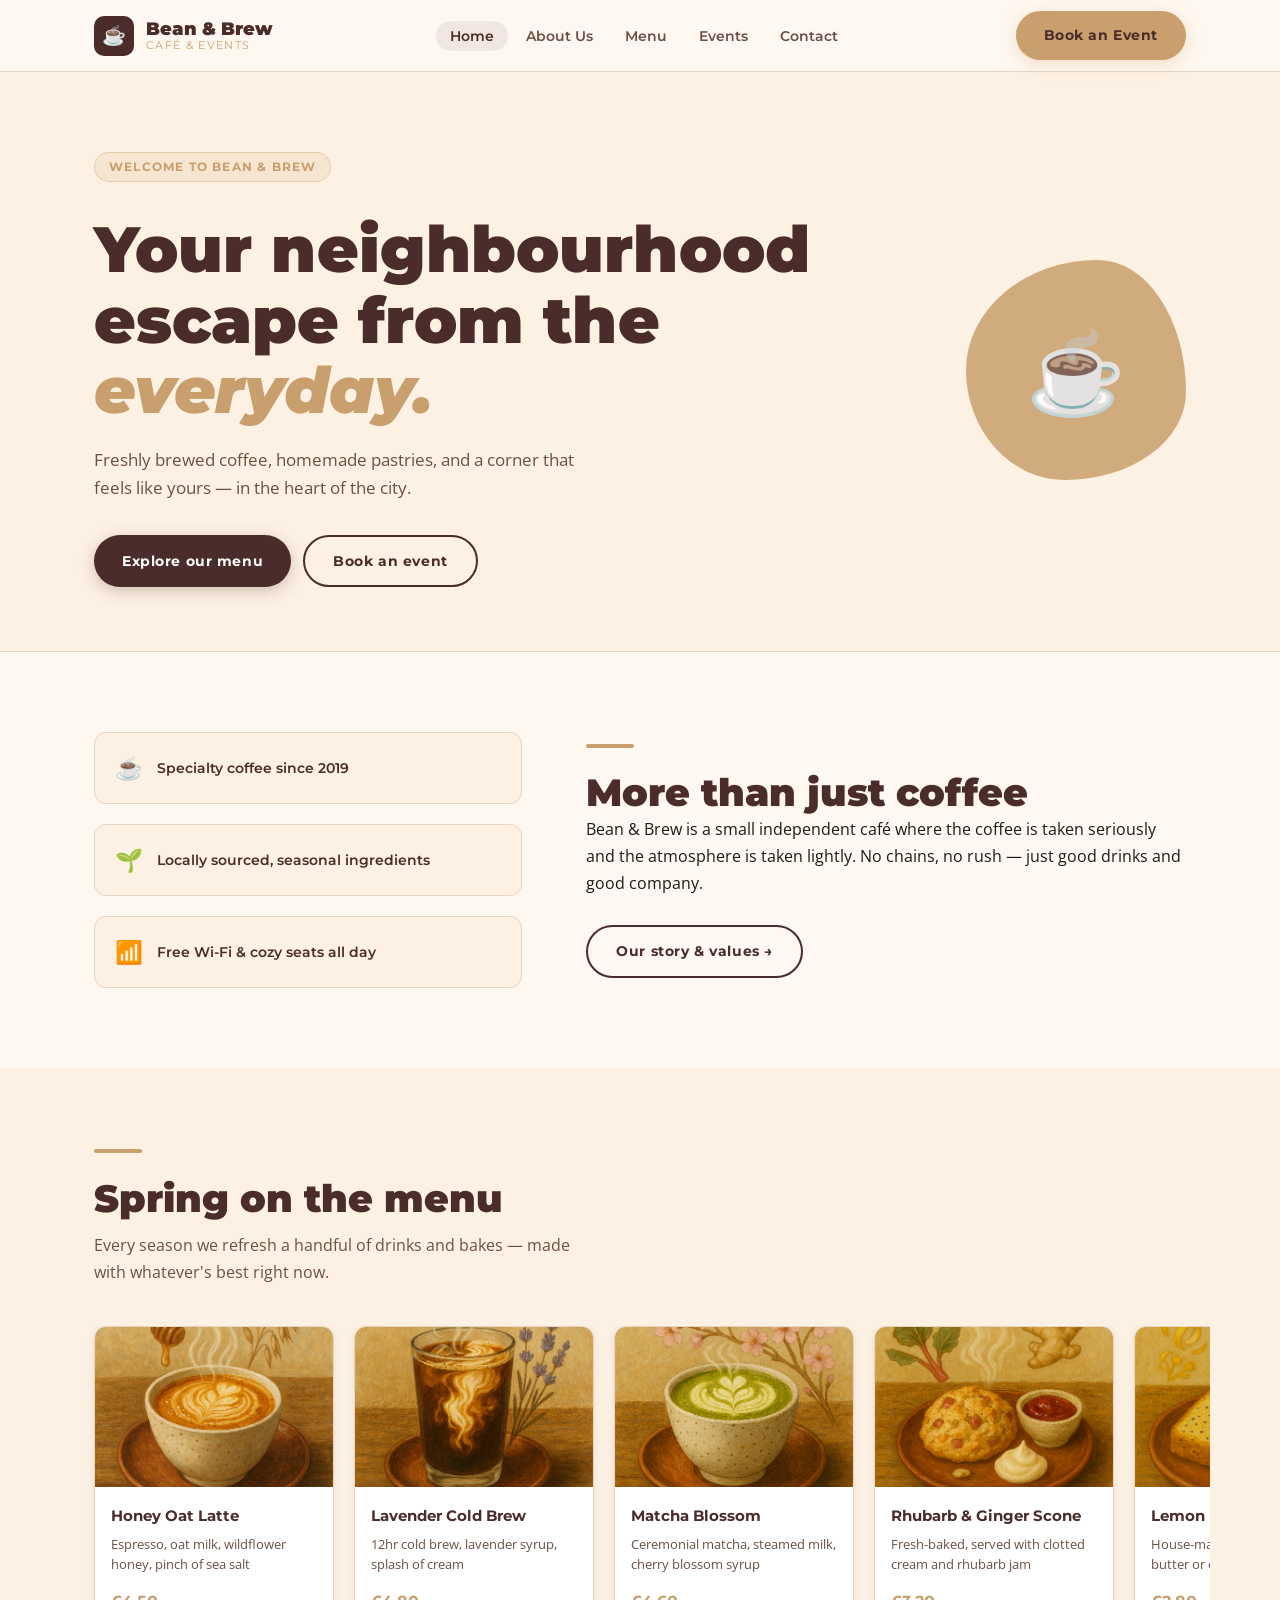
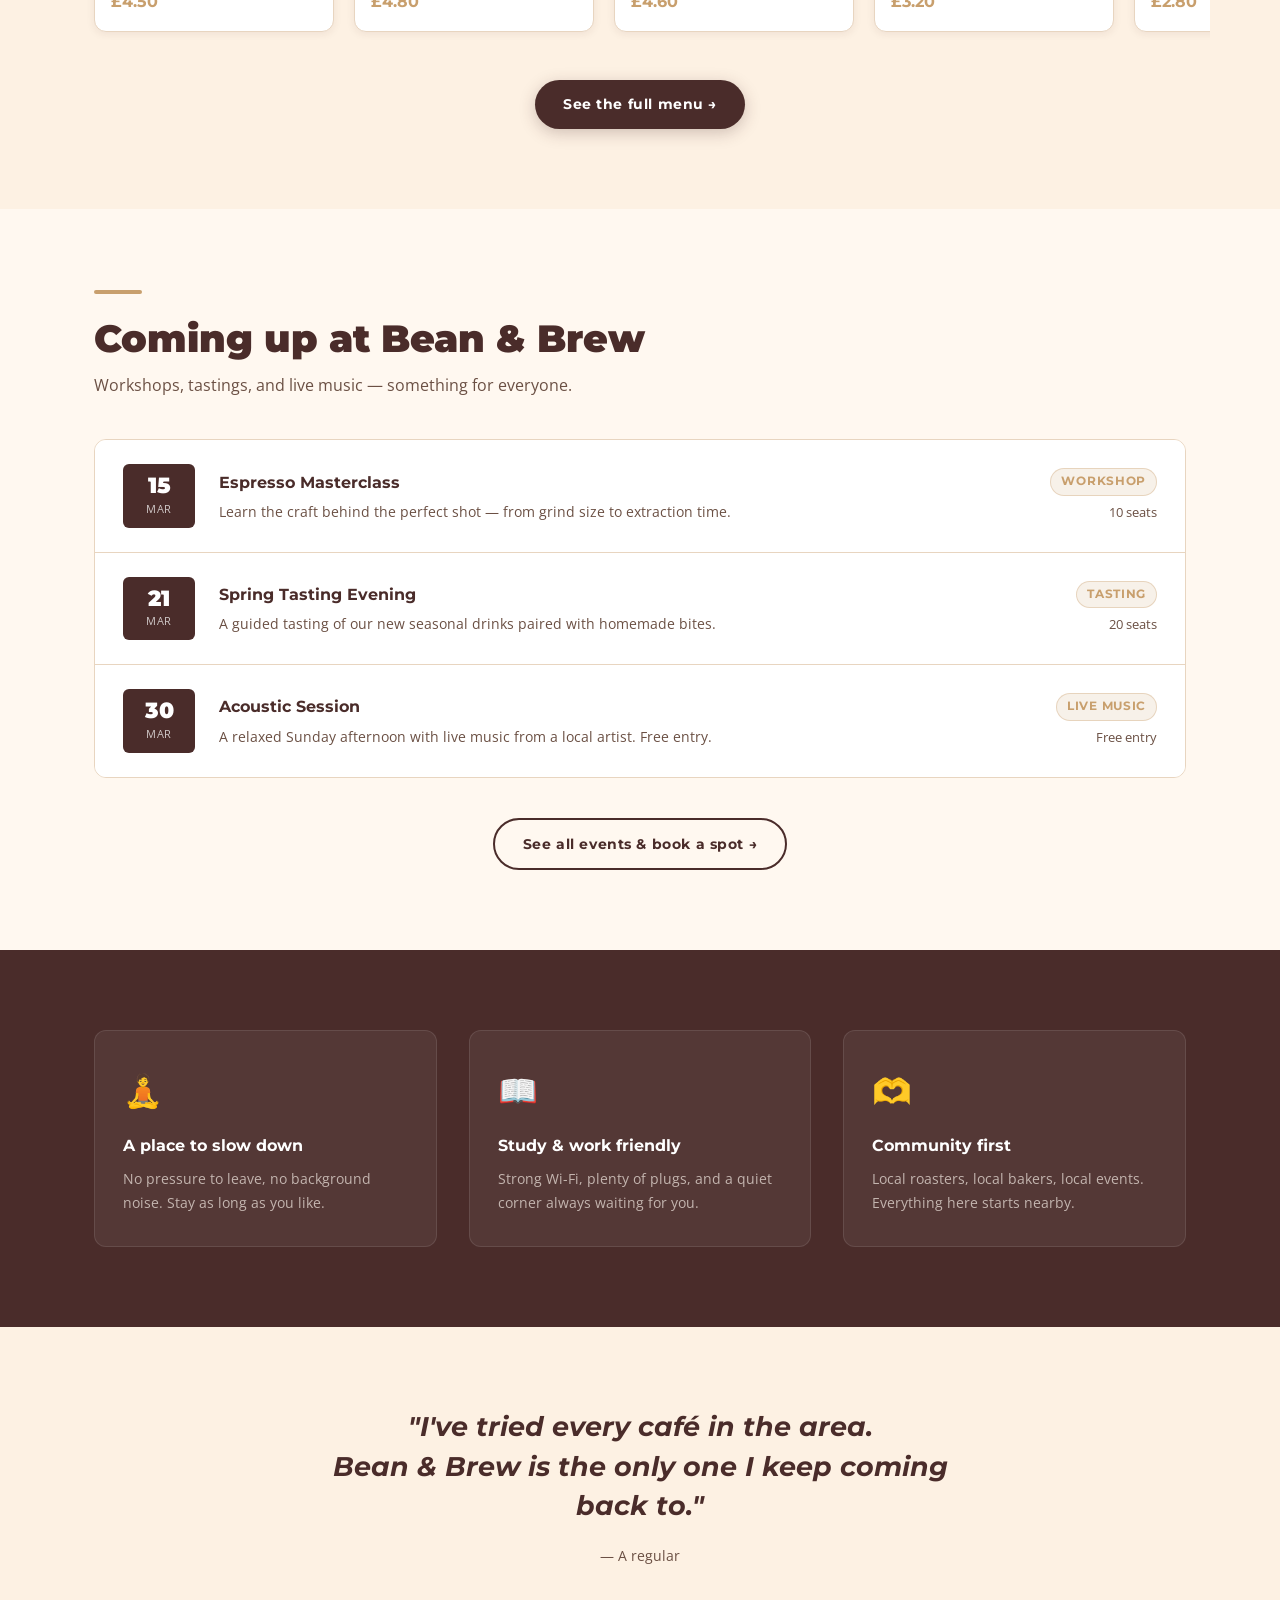
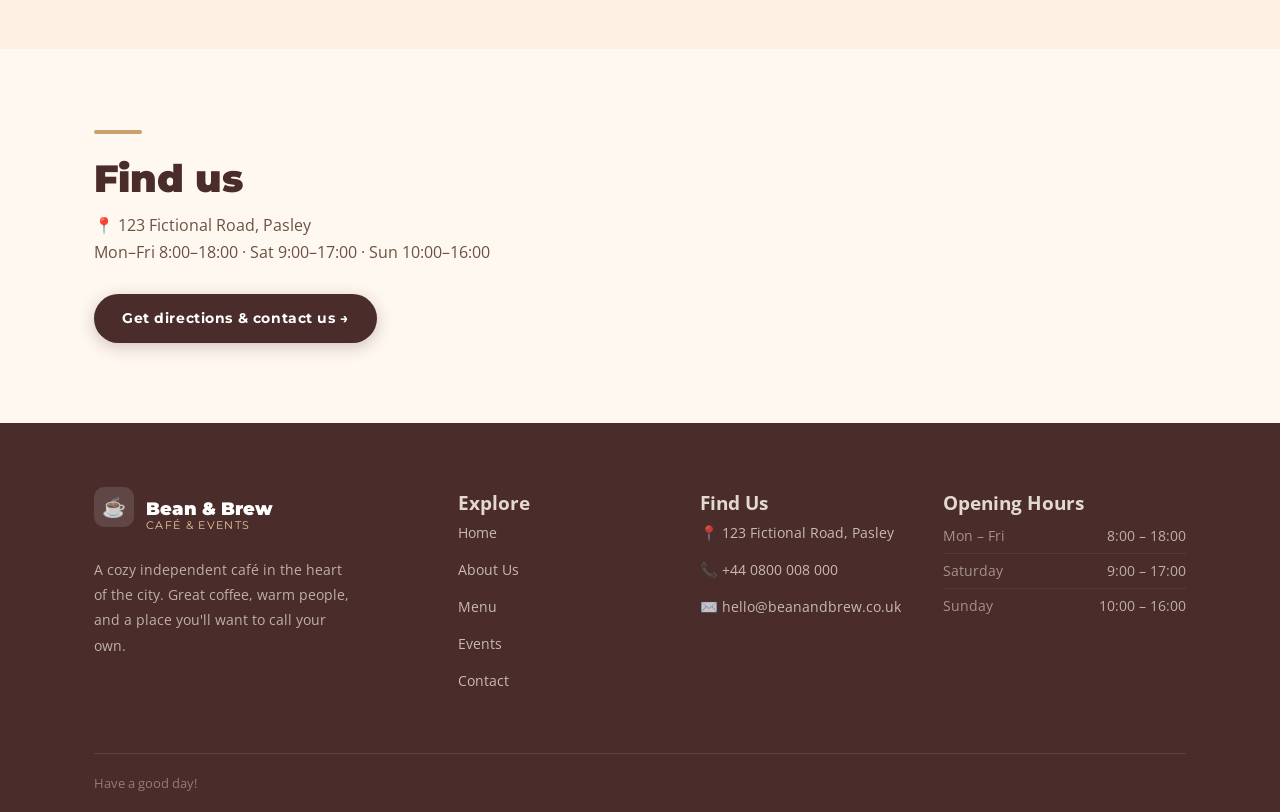
==== commit db065389: "Change footer headings from h4 to h3" ====
--- a/index.html
+++ b/index.html
@@ -312,7 +312,7 @@
 
         <!-- Navigation -->
         <div class="footer-col">
-          <h4>Explore</h4>
+          <h3>Explore</h3>
           <ul>
             <li><a href="index.html">Home</a></li>
             <li><a href="about.html">About Us</a></li>
@@ -324,7 +324,7 @@
 
         <!-- Contact -->
         <div class="footer-col">
-          <h4>Find Us</h4>
+          <h3>Find Us</h3>
           <ul>
             <li><a href="contact.html">📍 123 Fictional Road, Pasley</a></li>
             <li><a href="tel:+440800008000">📞 +44 0800 008 000</a></li>
@@ -334,7 +334,7 @@
 
         <!-- Hours -->
         <div class="footer-col">
-          <h4>Opening Hours</h4>
+          <h3>Opening Hours</h3>
           <div class="footer-hours" aria-label="Opening hours">
             <div class="day-row"><span class="day">Mon – Fri</span><span>8:00 – 18:00</span></div>
             <div class="day-row"><span class="day">Saturday</span><span>9:00 – 17:00</span></div>
